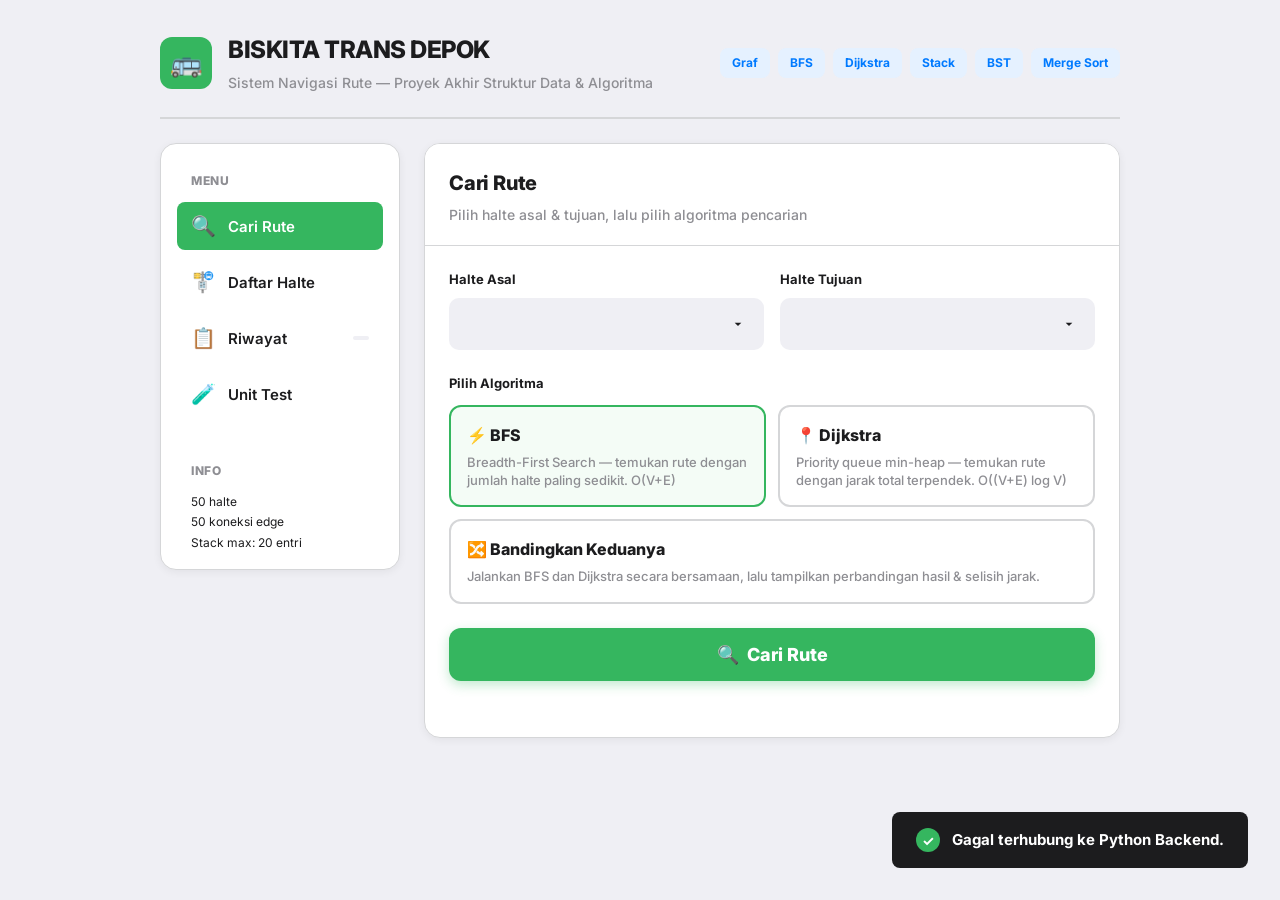
==== index.html @ 138e6971 "biskita lintas depok" ====
<!DOCTYPE html>
<html lang="id">
<head>
  <meta charset="UTF-8" />
  <meta name="viewport" content="width=device-width, initial-scale=1.0" />
  <title>Biskita Trans Depok — Sistem Navigasi</title>
  <link rel="stylesheet" href="css/style.css" />
</head>
<body>

  <div class="app-wrapper">

    <!-- ===== HEADER ===== -->
    <header class="site-header">
      <div class="header-logo">🚌</div>
      <div class="header-text">
        <h1>BISKITA TRANS DEPOK</h1>
        <p>Sistem Navigasi Rute — Proyek Akhir Struktur Data &amp; Algoritma</p>
      </div>
      <div class="header-chips">
        <span class="chip">Graf</span>
        <span class="chip">BFS</span>
        <span class="chip">Dijkstra</span>
        <span class="chip">Stack</span>
        <span class="chip">BST</span>
        <span class="chip">Merge Sort</span>
      </div>
    </header>

    <!-- ===== MAIN GRID ===== -->
    <div class="main-grid">

      <!-- ===== SIDEBAR ===== -->
      <nav class="sidebar" aria-label="Navigasi utama">
        <div class="sidebar-section">Menu</div>

        <button class="nav-tab active" data-tab="cari" onclick="switchTab('cari')">
          <span class="tab-icon">🔍</span>
          <span class="tab-label">Cari Rute</span>
        </button>

        <button class="nav-tab" data-tab="halte" onclick="switchTab('halte')">
          <span class="tab-icon">🚏</span>
          <span class="tab-label">Daftar Halte</span>
        </button>

        <button class="nav-tab" data-tab="riwayat" onclick="switchTab('riwayat')">
          <span class="tab-icon">📋</span>
          <span class="tab-label">Riwayat</span>
          <span class="nav-badge" id="stack-badge"></span>
        </button>

        <button class="nav-tab" data-tab="test" onclick="switchTab('test')">
          <span class="tab-icon">🧪</span>
          <span class="tab-label">Unit Test</span>
        </button>

        <div class="sidebar-section" style="margin-top: 24px;">Info</div>
        <div style="padding: 0 14px; font-size: 12px; color: var(--text3); line-height: 1.7;">
          <p>50 halte</p>
          <p>50 koneksi edge</p>
          <p>Stack max: 20 entri</p>
        </div>
      </nav>

      <!-- ===== CONTENT PANEL ===== -->
      <main class="content-panel">

        <!-- ─── TAB: CARI RUTE ─── -->
        <div id="tab-cari" class="section active">
          <div class="panel-header">
            <div class="panel-title">Cari Rute</div>
            <div class="panel-sub">Pilih halte asal &amp; tujuan, lalu pilih algoritma pencarian</div>
          </div>
          <div class="panel-body">

            <div class="form-row">
              <div class="form-group">
                <label class="form-label" for="sel-asal">Halte Asal</label>
                <select id="sel-asal" aria-label="Pilih halte asal"></select>
              </div>
              <div class="form-group">
                <label class="form-label" for="sel-tujuan">Halte Tujuan</label>
                <select id="sel-tujuan" aria-label="Pilih halte tujuan"></select>
              </div>
            </div>

            <div class="algo-section-label">Pilih Algoritma</div>

            <div class="algo-grid">
              <div class="algo-card selected" id="algo-bfs" onclick="selectAlgo('bfs')" role="button" tabindex="0" aria-pressed="true">
                <div class="algo-title">⚡ BFS</div>
                <div class="algo-desc">Breadth-First Search — temukan rute dengan jumlah halte paling sedikit. O(V+E)</div>
              </div>
              <div class="algo-card" id="algo-dijkstra" onclick="selectAlgo('dijkstra')" role="button" tabindex="0" aria-pressed="false">
                <div class="algo-title">📍 Dijkstra</div>
                <div class="algo-desc">Priority queue min-heap — temukan rute dengan jarak total terpendek. O((V+E) log V)</div>
              </div>
            </div>

            <div class="algo-card-full" id="algo-keduanya" onclick="selectAlgo('keduanya')" role="button" tabindex="0" aria-pressed="false">
              <div class="algo-title">🔀 Bandingkan Keduanya</div>
              <div class="algo-desc">Jalankan BFS dan Dijkstra secara bersamaan, lalu tampilkan perbandingan hasil &amp; selisih jarak.</div>
            </div>

            <button class="btn-primary" id="btn-cari" onclick="cariRute()">
              🔍&nbsp; Cari Rute
            </button>

            <div id="result-area"></div>
          </div>
        </div>

        <!-- ─── TAB: DAFTAR HALTE ─── -->
        <div id="tab-halte" class="section">
          <div class="panel-header">
            <div class="panel-title">Daftar Halte</div>
            <div class="panel-sub">50 halte Biskita Trans Depok — klik halte untuk melihat detail &amp; koneksi</div>
          </div>
          <div class="panel-body">
            <div class="search-wrap">
              <span class="search-icon">🔍</span>
              <input type="text" id="search-halte" placeholder="Cari nama halte..." oninput="filterHalte()" aria-label="Cari halte" />
            </div>
            <div class="sort-row" role="group" aria-label="Urutan tampilan">
              <button class="sort-btn active" onclick="sortHalte('nama', this)">A–Z Nama</button>
              <button class="sort-btn" onclick="sortHalte('id', this)">ID</button>
              <button class="sort-btn" onclick="sortHalte('zona', this)">Zona</button>
            </div>
            <div class="halte-list" id="halte-list" role="list"></div>
          </div>
        </div>

        <!-- ─── TAB: RIWAYAT ─── -->
        <div id="tab-riwayat" class="section">
          <div class="panel-header">
            <div class="panel-title">Riwayat Pencarian</div>
            <div class="panel-sub">Stack berbasis Linked List — LIFO, maksimum 20 entri</div>
          </div>
          <div class="panel-body">
            <div class="riwayat-header">
              <span class="riwayat-sub">Entri terbaru di atas (top of stack)</span>
              <div class="btn-group">
                <button class="btn-secondary" onclick="hapusRiwayatTerakhir()">↩ Hapus Terakhir</button>
                <button class="btn-secondary btn-danger" onclick="hapusSemuaRiwayat()">🗑 Hapus Semua</button>
              </div>
            </div>
            <div id="riwayat-list"></div>
          </div>
        </div>

        <!-- ─── TAB: UNIT TEST ─── -->
        <div id="tab-test" class="section">
          <div class="panel-header">
            <div class="panel-title">Unit Test</div>
            <div class="panel-sub">8 skenario pengujian — Graf, BFS, Dijkstra, Stack, BST, Merge Sort, &amp; Performa</div>
          </div>
          <div class="panel-body">
            <div class="test-header">
              <span class="test-sub">Klik tombol untuk menjalankan semua pengujian sekaligus</span>
              <button class="btn-primary" style="width:auto; padding: 9px 18px;" onclick="jalankanTest()">
                ▶&nbsp; Jalankan Test
              </button>
            </div>
            <div id="test-output" aria-live="polite">Tekan tombol "Jalankan Test" untuk mulai...</div>
          </div>
        </div>

      </main>
    </div>
  </div>

  <!-- Toast Notification -->
  <div id="toast" role="status" aria-live="polite"></div>

  <!-- Scripts (backend-connected) -->
  <script src="js/app.js"></script>
  <script src="js/test.js"></script>

</body>
</html>
---- css/style.css ----
/* ============================================================
   Sistem Navigasi Biskita Trans Depok — Stylesheet
   Aesthetic: Citymapper Inspired (Solid, High-Contrast, Utility)
   Font: Inter
   ============================================================ */

@import url('https://fonts.googleapis.com/css2?family=Inter:wght@400;500;600;700;800&family=JetBrains+Mono:wght@500;700&display=swap');

/* ---- Reset & Base ---- */
*, *::before, *::after { box-sizing: border-box; margin: 0; padding: 0; }

:root {
  /* Citymapper Color Palette */
  --cm-green: #35B65F;
  --cm-green-hover: #2DA153;
  --bg-body: #EFEFF4; /* Light grey utilitarian background */
  --bg-card: #FFFFFF;
  --border: #D5D6D8;
  --border-focus: #35B65F;
  
  --text-dark: #1C1C1E;
  --text-muted: #8E8E93;
  
  /* Feature Colors */
  --bfs: #FF9500; /* Orange for BFS */
  --bfs-bg: #FFF4E5;
  --dijk: #007AFF; /* Blue for Dijkstra */
  --dijk-bg: #E5F1FF;
  --red: #FF3B30;
  --red-bg: #FFEBEA;
  
  --radius: 12px;
  --radius-lg: 16px;
  
  /* Minimal solid shadows */
  --shadow: 0 2px 8px rgba(0,0,0,0.06);
}

html { font-size: 15px; }

body {
  background: var(--bg-body);
  color: var(--text-dark);
  font-family: 'Inter', -apple-system, sans-serif;
  line-height: 1.5;
  min-height: 100vh;
}

/* ---- Layout ---- */
.app-wrapper {
  display: grid;
  grid-template-rows: auto 1fr;
  min-height: 100vh;
  max-width: 1000px; /* Centered, fixed max width */
  margin: 0 auto;
  padding: 0 20px 40px;
}

/* ---- Header ---- */
.site-header {
  padding: 32px 0 24px;
  margin-bottom: 24px;
  display: flex;
  align-items: center;
  gap: 16px;
  border-bottom: 2px solid var(--border);
}

.header-logo {
  width: 52px;
  height: 52px;
  background: var(--cm-green);
  border-radius: 12px;
  display: flex;
  align-items: center;
  justify-content: center;
  font-size: 26px;
  color: #fff;
  flex-shrink: 0;
}

.header-text h1 {
  font-size: 24px;
  font-weight: 800;
  color: var(--text-dark);
  letter-spacing: -0.02em;
  margin-bottom: 4px;
}

.header-text p {
  font-size: 14px;
  font-weight: 500;
  color: var(--text-muted);
}

.header-chips {
  margin-left: auto;
  display: flex;
  gap: 8px;
}

.chip {
  font-size: 12px;
  font-weight: 700;
  padding: 6px 12px;
  border-radius: 8px;
  background: #E5F1FF;
  color: #007AFF;
}

/* ---- Main grid ---- */
.main-grid {
  display: grid;
  grid-template-columns: 240px 1fr;
  gap: 24px;
  align-items: start;
}

/* ---- Sidebar Nav ---- */
.sidebar {
  /* Solid background so it never overlaps content underneath transparently */
  position: sticky;
  top: 24px;
  display: flex;
  flex-direction: column;
  gap: 8px;
  background: var(--bg-card);
  padding: 16px;
  border-radius: var(--radius-lg);
  border: 1px solid var(--border);
  box-shadow: var(--shadow);
}

.nav-tab {
  display: flex;
  align-items: center;
  gap: 12px;
  padding: 12px 14px;
  border-radius: 8px;
  border: none;
  background: transparent;
  color: var(--text-dark);
  font-family: 'Inter', sans-serif;
  font-size: 15px;
  font-weight: 600;
  cursor: pointer;
  text-align: left;
  transition: background 0.1s;
}

.nav-tab .tab-icon { font-size: 20px; }
.nav-tab .tab-label { flex: 1; }

.nav-tab:hover {
  background: var(--bg-body);
}

.nav-tab.active {
  background: var(--cm-green);
  color: #fff;
}

.nav-badge {
  font-size: 12px;
  font-weight: 800;
  background: #fff;
  color: var(--cm-green);
  padding: 2px 8px;
  border-radius: 99px;
}

.nav-tab:not(.active) .nav-badge {
  background: var(--bg-body);
  color: var(--text-muted);
}

.sidebar-section {
  font-size: 12px;
  font-weight: 800;
  color: var(--text-muted);
  padding: 12px 14px 4px;
  text-transform: uppercase;
  letter-spacing: 0.05em;
}

/* ---- Content Panel ---- */
.content-panel {
  background: var(--bg-card);
  border: 1px solid var(--border);
  border-radius: var(--radius-lg);
  box-shadow: var(--shadow);
  overflow: hidden;
  min-width: 0;
}

.panel-header {
  padding: 24px 24px 20px;
  background: var(--bg-card);
  border-bottom: 1px solid var(--border);
}

.panel-title {
  font-size: 20px;
  font-weight: 800;
  color: var(--text-dark);
  letter-spacing: -0.01em;
}

.panel-sub {
  font-size: 14px;
  color: var(--text-muted);
  margin-top: 6px;
  font-weight: 500;
}

.panel-body { padding: 24px; }

.section { display: none; }
.section.active { display: block; }

/* ---- Form Elements ---- */
.form-row {
  display: grid;
  grid-template-columns: 1fr 1fr;
  gap: 16px;
  margin-bottom: 24px;
}

.form-group { display: flex; flex-direction: column; gap: 8px; }

.form-label {
  font-size: 13px;
  font-weight: 700;
  color: var(--text-dark);
}

select, input[type="text"] {
  background: var(--bg-body);
  border: 2px solid transparent;
  border-radius: 10px;
  color: var(--text-dark);
  font-family: 'Inter', sans-serif;
  font-size: 16px;
  font-weight: 600;
  padding: 14px 16px;
  width: 100%;
  outline: none;
  transition: border-color 0.1s;
  appearance: none;
  -webkit-appearance: none;
}

select { 
  background-image: url("data:image/svg+xml,%3Csvg xmlns='http://www.w3.org/2000/svg' width='16' height='16' viewBox='0 0 24 24'%3E%3Cpath fill='%231C1C1E' d='M7 10l5 5 5-5z'/%3E%3C/svg%3E"); 
  background-repeat: no-repeat; 
  background-position: right 16px center; 
  padding-right: 40px; 
  cursor: pointer;
}

select:focus, input[type="text"]:focus {
  border-color: var(--border-focus);
  background: var(--bg-card);
}

/* ---- Algo Cards ---- */
.algo-section-label {
  font-size: 13px;
  font-weight: 700;
  color: var(--text-dark);
  margin-bottom: 12px;
}

.algo-grid {
  display: grid;
  grid-template-columns: 1fr 1fr;
  gap: 12px;
  margin-bottom: 12px;
}

.algo-card {
  background: #fff;
  border: 2px solid var(--border);
  border-radius: 12px;
  padding: 16px;
  cursor: pointer;
  transition: all 0.1s;
}

.algo-card:hover { 
  border-color: var(--text-muted);
}

.algo-card.selected {
  border-color: var(--cm-green);
  background: #F4FCF6;
}

.algo-card-full {
  background: #fff;
  border: 2px solid var(--border);
  border-radius: 12px;
  padding: 16px;
  cursor: pointer;
  transition: all 0.1s;
  margin-bottom: 24px;
}

.algo-card-full:hover { 
  border-color: var(--text-muted);
}

.algo-card-full.selected { 
  border-color: #8E44AD; 
  background: #F9F0FF; 
}

.algo-title {
  font-size: 16px;
  font-weight: 800;
  color: var(--text-dark);
  margin-bottom: 6px;
}

.algo-desc { font-size: 13px; color: var(--text-muted); font-weight: 500; line-height: 1.4; }

/* ---- Primary Button ---- */
.btn-primary {
  background: var(--cm-green);
  color: #fff;
  border: none;
  border-radius: 12px;
  padding: 16px 24px;
  font-family: 'Inter', sans-serif;
  font-size: 18px;
  font-weight: 800;
  cursor: pointer;
  width: 100%;
  box-shadow: 0 4px 12px rgba(53, 182, 95, 0.3);
  transition: background 0.1s;
}

.btn-primary:hover { 
  background: var(--cm-green-hover); 
}
.btn-primary:active { transform: scale(0.98); }
.btn-primary:disabled { 
  background: var(--border); 
  color: #fff;
  cursor: not-allowed; 
  box-shadow: none;
}

/* ---- Result Boxes ---- */
#result-area { margin-top: 32px; }

.result-box {
  border-radius: 12px;
  padding: 20px;
  background: #fff;
  border: 2px solid var(--border);
  position: relative;
  overflow: hidden;
  margin-bottom: 16px;
  min-width: 0;
}

.result-box.bfs { border-color: var(--bfs); background: var(--bfs-bg); }
.result-box.dijkstra { border-color: var(--dijk); background: var(--dijk-bg); }
.result-box.error { border-color: var(--red); background: var(--red-bg); }

.result-method {
  font-size: 12px;
  font-weight: 800;
  color: var(--text-dark);
  text-transform: uppercase;
  margin-bottom: 12px;
}

.result-route {
  display: flex;
  flex-wrap: wrap;
  align-items: center;
  gap: 8px;
  margin-bottom: 20px;
  background: #fff;
  padding: 16px;
  border-radius: 8px;
  border: 1px solid var(--border);
}

.halte-pill {
  background: var(--bg-body);
  border-radius: 6px;
  padding: 6px 12px;
  font-size: 14px;
  font-weight: 700;
  color: var(--text-dark);
}

.halte-pill.start { background: var(--cm-green); color: #fff; }
.halte-pill.end { background: var(--text-dark); color: #fff; }
.arrow-sep { color: var(--text-muted); font-size: 16px; font-weight: 800; }

.result-stats { display: grid; grid-template-columns: repeat(4, 1fr); gap: 8px; }

.stat-item { 
  background: #fff; 
  border-radius: 8px; 
  padding: 12px; 
  border: 1px solid var(--border);
  text-align: center;
}
.stat-val { font-size: 20px; font-weight: 800; color: var(--text-dark); white-space: nowrap; }
.stat-unit { font-size: 12px; font-weight: 700; color: var(--text-muted); }
.stat-lbl { font-size: 12px; font-weight: 600; color: var(--text-muted); margin-top: 4px; }

.result-error-msg { font-size: 15px; font-weight: 700; color: var(--red); }

.compare-grid {
  display: grid;
  grid-template-columns: 1fr 1fr;
  gap: 16px;
}

.compare-grid .result-box {
  min-width: 0;
  overflow: hidden;
}

.compare-grid .result-stats {
  grid-template-columns: repeat(2, 1fr);
}

.compare-grid .result-route {
  gap: 6px;
  padding: 12px;
}

.compare-grid .halte-pill {
  font-size: 13px;
  padding: 5px 10px;
}

.compare-note {
  margin-top: 16px;
  padding: 16px;
  background: #fff;
  border: 2px solid var(--border);
  border-radius: 12px;
  font-size: 15px;
  font-weight: 700;
  color: var(--text-dark);
}

/* ---- Halte List ---- */
.search-wrap {
  position: relative;
  margin-bottom: 16px;
}

.search-wrap input { 
  padding-left: 16px; 
  font-size: 16px; 
}

.sort-row {
  display: flex;
  gap: 8px;
  margin-bottom: 16px;
}

.sort-btn {
  font-size: 13px;
  font-weight: 700;
  padding: 8px 16px;
  border-radius: 8px;
  border: 2px solid var(--border);
  background: #fff;
  color: var(--text-dark);
  cursor: pointer;
}

.sort-btn.active { background: var(--text-dark); color: #fff; border-color: var(--text-dark); }

.halte-list { display: flex; flex-direction: column; gap: 8px; max-height: 500px; overflow-y: auto; padding-right: 4px; }

.halte-item {
  display: flex;
  align-items: center;
  gap: 16px;
  padding: 16px;
  background: #fff;
  border-radius: 12px;
  border: 2px solid var(--border);
  cursor: pointer;
}

.halte-item:hover { 
  border-color: var(--cm-green); 
}

.halte-num {
  width: 36px;
  height: 36px;
  border-radius: 8px;
  background: var(--bg-body);
  color: var(--text-dark);
  display: flex;
  align-items: center;
  justify-content: center;
  font-size: 14px;
  font-weight: 800;
  flex-shrink: 0;
}

.halte-info { flex: 1; overflow: hidden; }
.halte-name { font-size: 16px; font-weight: 800; color: var(--text-dark); margin-bottom: 4px; }
.halte-fasilitas { font-size: 13px; font-weight: 500; color: var(--text-muted); }

.zona-badge {
  font-size: 12px;
  font-weight: 800;
  padding: 4px 8px;
  border-radius: 6px;
  flex-shrink: 0;
  background: var(--bg-body);
  color: var(--text-dark);
}

.chevron {
  font-size: 20px;
  color: var(--text-muted);
  flex-shrink: 0;
}

.halte-detail {
  margin: 4px 0 12px 52px;
  padding: 16px;
  background: #fff;
  border-radius: 12px;
  border: 2px solid var(--border);
}

.detail-grid { display: grid; grid-template-columns: 1fr 1fr; gap: 24px; }
.detail-label { font-size: 12px; font-weight: 800; color: var(--text-muted); text-transform: uppercase; margin-bottom: 12px; }

.detail-tags { display: flex; flex-wrap: wrap; gap: 8px; }
.fasilitas-tag { font-size: 13px; font-weight: 600; padding: 6px 12px; background: var(--bg-body); border-radius: 6px; color: var(--text-dark); }

.tetangga-list { display: flex; flex-direction: column; gap: 8px; }
.tetangga-row { display: flex; justify-content: space-between; align-items: center; font-size: 14px; font-weight: 700; padding: 10px 12px; background: var(--bg-body); border-radius: 8px; color: var(--text-dark); }
.tetangga-dist { color: var(--text-muted); font-size: 13px; }

/* ---- Riwayat / Stack ---- */
.riwayat-header {
  display: flex;
  justify-content: space-between;
  align-items: center;
  margin-bottom: 16px;
}

.riwayat-sub { font-size: 14px; font-weight: 600; color: var(--text-muted); }

.btn-group { display: flex; gap: 8px; }

.btn-secondary {
  background: #fff;
  color: var(--text-dark);
  border: 2px solid var(--border);
  border-radius: 8px;
  padding: 8px 16px;
  font-family: 'Inter', sans-serif;
  font-size: 13px;
  font-weight: 700;
  cursor: pointer;
}

.btn-secondary:hover { border-color: var(--text-dark); }
.btn-danger { color: var(--red); }
.btn-danger:hover { border-color: var(--red); background: var(--red-bg); }

.history-item {
  padding: 16px;
  background: #fff;
  border: 2px solid var(--border);
  border-radius: 12px;
  margin-bottom: 12px;
}

.history-item.latest { border-color: var(--text-dark); }

.history-top {
  display: flex;
  align-items: center;
  gap: 12px;
  margin-bottom: 12px;
}

.history-badge {
  font-size: 12px;
  font-weight: 800;
  padding: 4px 8px;
  border-radius: 6px;
}

.hb-bfs { background: var(--bfs-bg); color: var(--bfs); }
.hb-dijk { background: var(--dijk-bg); color: var(--dijk); }

.latest-badge {
  font-size: 12px;
  font-weight: 800;
  padding: 4px 8px;
  border-radius: 6px;
  background: #FFF4E5;
  color: #FF9500;
}

.history-time { font-size: 13px; font-weight: 600; color: var(--text-muted); margin-left: auto; }
.history-route { font-size: 16px; font-weight: 800; color: var(--text-dark); margin-bottom: 12px; }
.history-route span { color: var(--border); margin: 0 4px; }

.history-stats { display: flex; gap: 24px; font-size: 14px; font-weight: 700; color: var(--text-muted); }

/* ---- Unit Test ---- */
.test-header {
  display: flex;
  justify-content: space-between;
  align-items: center;
  margin-bottom: 16px;
}

.test-sub { font-size: 14px; font-weight: 600; color: var(--text-muted); }

#test-output {
  background: var(--text-dark);
  border-radius: 12px;
  padding: 24px;
  min-height: 250px;
  font-family: 'JetBrains Mono', monospace;
  font-size: 14px;
  line-height: 1.6;
  white-space: pre-wrap;
  overflow-y: auto;
  max-height: 500px;
  color: #EFEFF4;
}

.test-pass { color: var(--cm-green); font-weight: 700; }
.test-fail { color: var(--red); font-weight: 700; }
.test-section { color: #8E8E93; font-weight: 700; margin-top: 16px; display: inline-block; }

/* ---- Empty State ---- */
.empty-state {
  text-align: center;
  padding: 64px 20px;
  background: #fff;
  border-radius: 12px;
  border: 2px dashed var(--border);
}

.empty-icon { font-size: 48px; margin-bottom: 16px; }
.empty-state p { font-size: 16px; font-weight: 700; color: var(--text-muted); }

/* ---- Toast ---- */
#toast {
  position: fixed;
  bottom: 32px;
  right: 32px;
  background: var(--text-dark);
  border-radius: 8px;
  padding: 16px 24px;
  font-family: 'Inter', sans-serif;
  font-size: 15px;
  font-weight: 700;
  color: #fff;
  opacity: 0;
  transform: translateY(15px);
  transition: all 0.2s;
  pointer-events: none;
  z-index: 1000;
  display: flex;
  align-items: center;
  gap: 12px;
}

#toast::before {
  content: '✓';
  display: flex;
  align-items: center;
  justify-content: center;
  width: 24px;
  height: 24px;
  background: var(--cm-green);
  border-radius: 50%;
  font-size: 14px;
}

#toast.show { opacity: 1; transform: translateY(0); }

/* ---- Scrollbar global ---- */
::-webkit-scrollbar { width: 8px; height: 8px; }
::-webkit-scrollbar-track { background: transparent; }
::-webkit-scrollbar-thumb { background: var(--border); border-radius: 10px; }

/* ---- Responsive ---- */
@media (max-width: 768px) {
  .main-grid { grid-template-columns: 1fr; gap: 16px; }
  .sidebar { position: static; flex-direction: row; flex-wrap: nowrap; overflow-x: auto; padding: 12px; border-radius: 12px; }
  .nav-tab { padding: 10px 16px; font-size: 15px; white-space: nowrap; }
  .form-row, .compare-grid, .result-stats, .detail-grid { grid-template-columns: 1fr; }
  .compare-grid .result-stats { grid-template-columns: repeat(4, 1fr); }
  .algo-grid { grid-template-columns: 1fr; }
  .header-chips { display: none; }
  .panel-body { padding: 16px; }
}
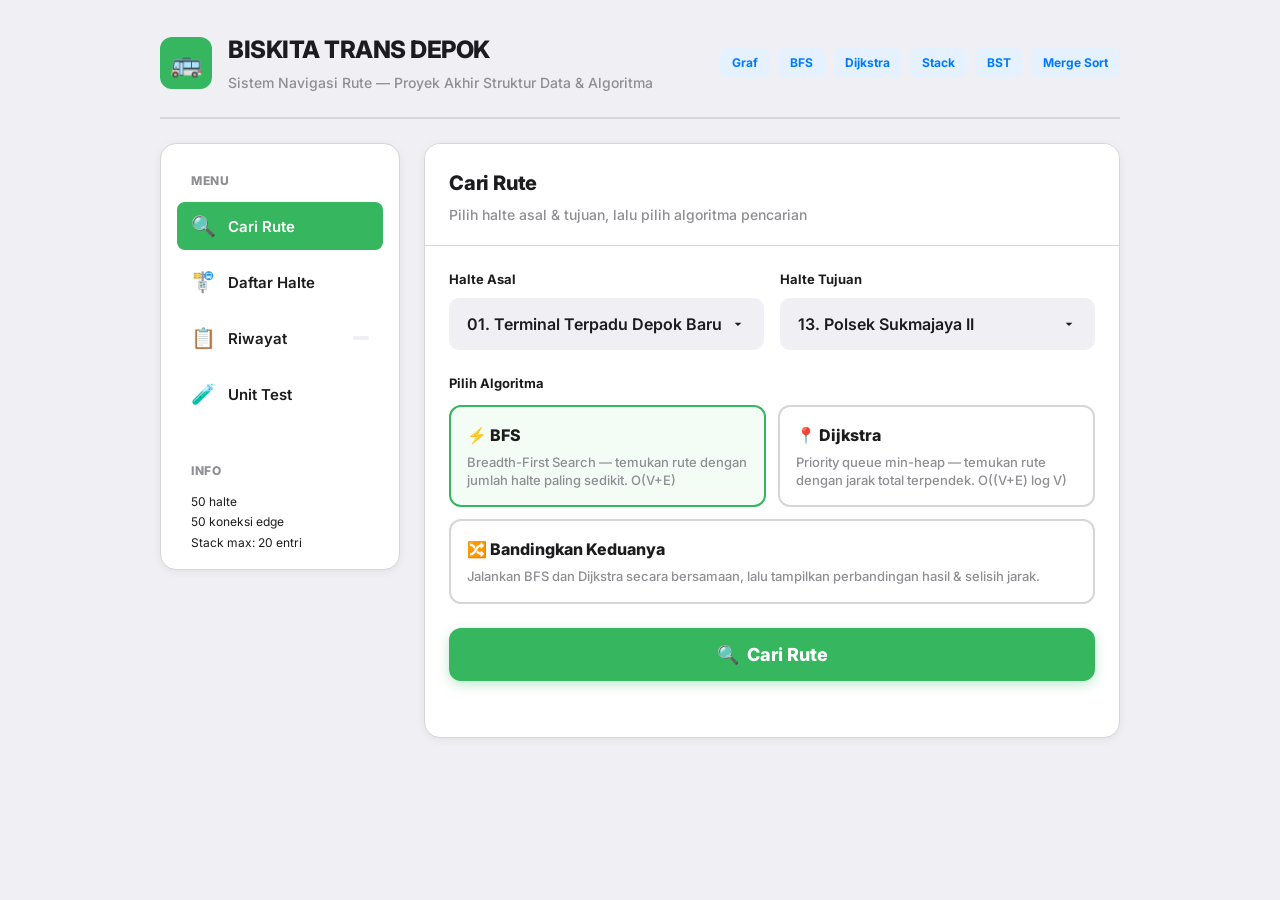
==== commit e605cfef: "fix: convert to full client-side app for Vercel static hosting - Added js/data.js (halte data) and j" ====
--- a/index.html
+++ b/index.html
@@ -173,7 +173,9 @@
   <!-- Toast Notification -->
   <div id="toast" role="status" aria-live="polite"></div>
 
-  <!-- Scripts (backend-connected) -->
+  <!-- Scripts (client-side, no backend needed) -->
+  <script src="js/data.js"></script>
+  <script src="js/algorithms.js"></script>
   <script src="js/app.js"></script>
   <script src="js/test.js"></script>
 
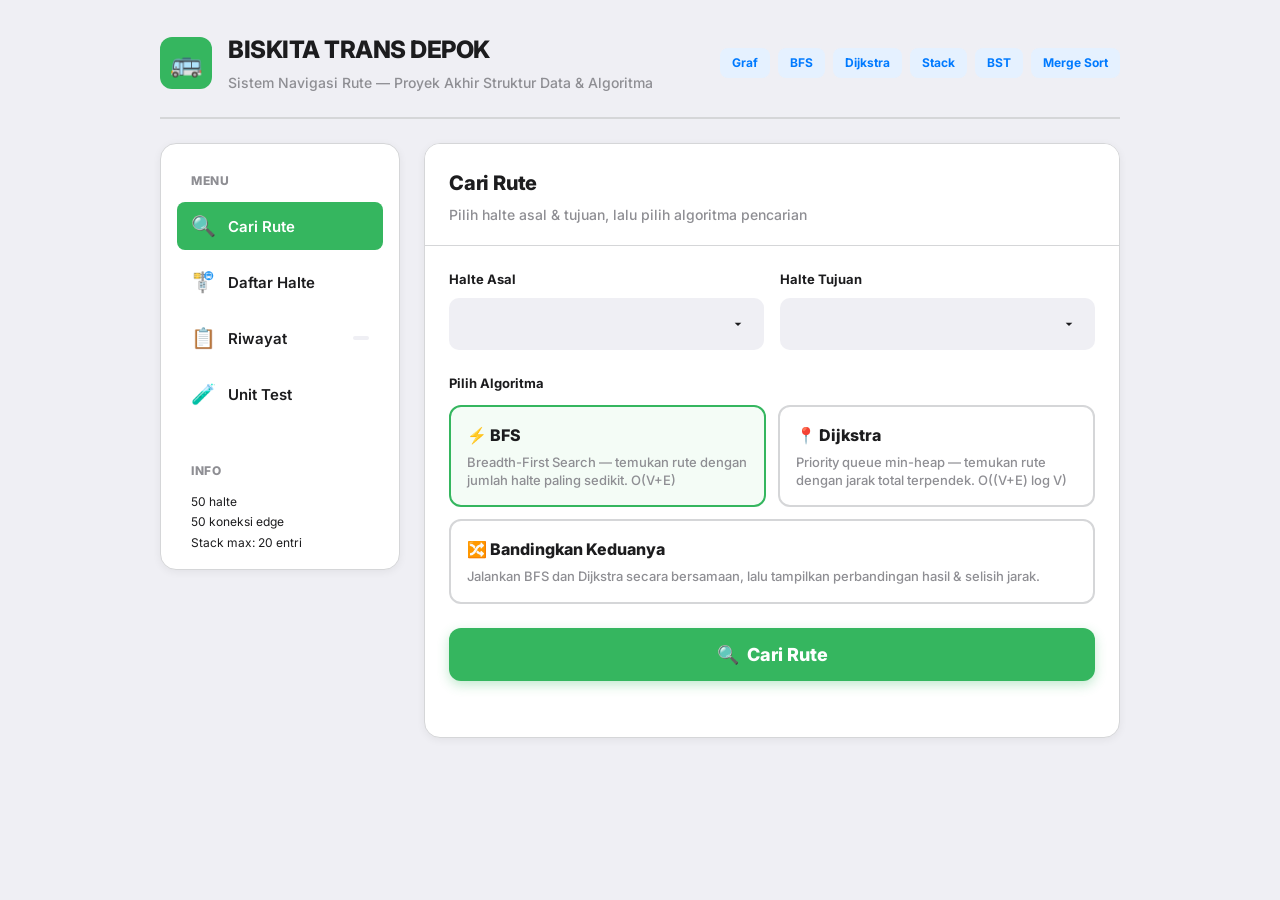
==== commit 8b229bf4: "Migrate logic to Python API, remove frontend JS, add Vercel config" ====
--- a/index.html
+++ b/index.html
@@ -173,11 +173,8 @@
   <!-- Toast Notification -->
   <div id="toast" role="status" aria-live="polite"></div>
 
-  <!-- Scripts (client-side, no backend needed) -->
-  <script src="js/data.js"></script>
-  <script src="js/algorithms.js"></script>
+  <!-- Scripts (backend integrated) -->
   <script src="js/app.js"></script>
-  <script src="js/test.js"></script>
 
 </body>
 </html>
